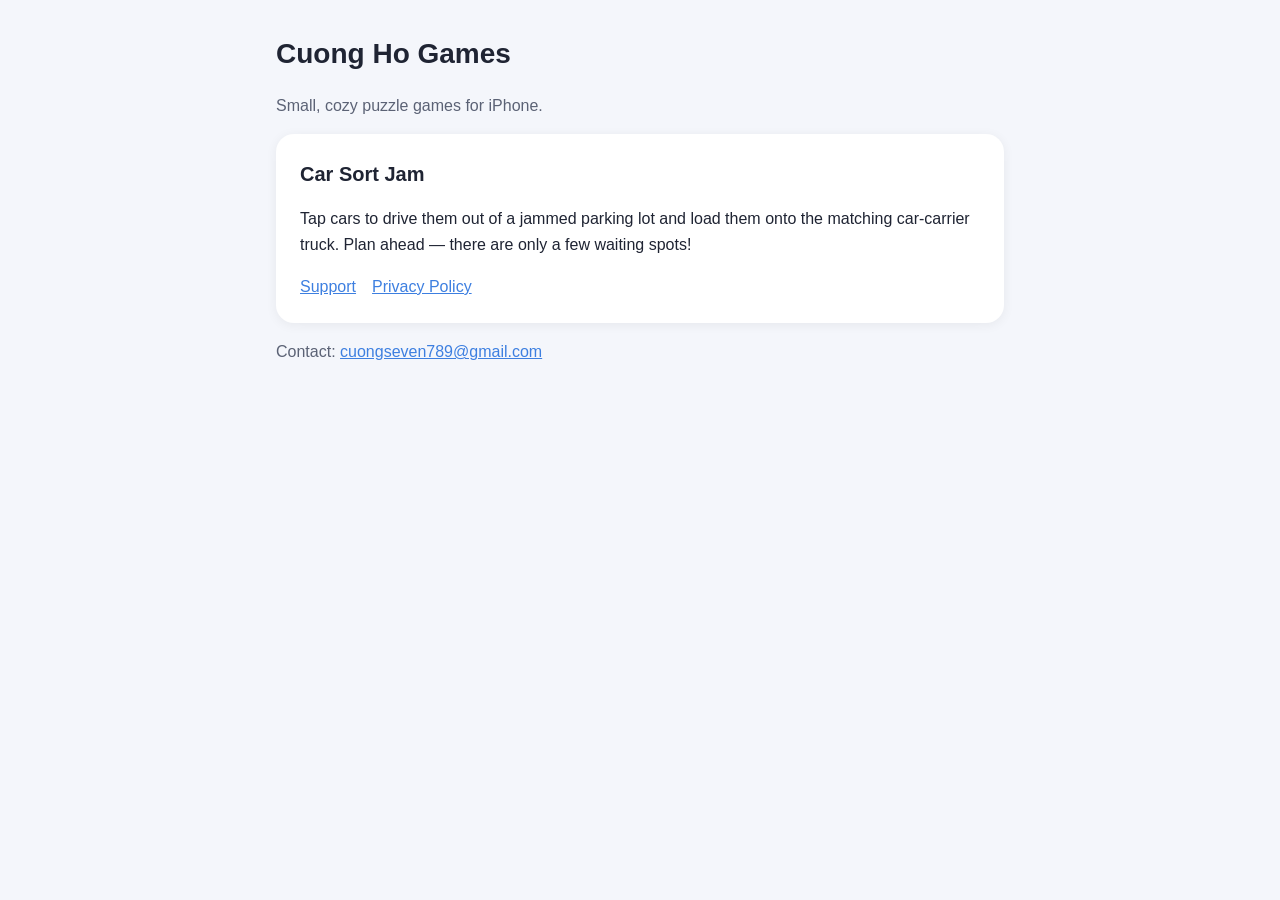
==== index.html @ 96fc63b2 "Site: privacy policy, support, app-ads.txt" ====
<!doctype html><html lang="en"><head><meta charset="utf-8"><meta name="viewport" content="width=device-width,initial-scale=1">
<title>Cuong Ho Games</title><link rel="stylesheet" href="style.css"></head><body><main>
<h1>Cuong Ho Games</h1><p class="muted">Small, cozy puzzle games for iPhone.</p>
<div class="card"><h2 style="margin-top:0">Car Sort Jam</h2>
<p>Tap cars to drive them out of a jammed parking lot and load them onto the matching car-carrier truck. Plan ahead — there are only a few waiting spots!</p>
<nav><a href="support.html">Support</a><a href="privacy.html">Privacy Policy</a></nav></div>
<p class="muted">Contact: <a href="mailto:cuongseven789@gmail.com">cuongseven789@gmail.com</a></p>
</main></body></html>
---- style.css ----
:root{--bg:#f4f6fb;--card:#fff;--ink:#1f2433;--muted:#5b6275;--accent:#3d7fe0}
@media (prefers-color-scheme:dark){:root{--bg:#141821;--card:#1d2230;--ink:#e9ecf3;--muted:#a3abc0;--accent:#6aa0ff}}
*{box-sizing:border-box}body{margin:0;background:var(--bg);color:var(--ink);font:16px/1.6 -apple-system,BlinkMacSystemFont,"Segoe UI",Roboto,sans-serif}
main{max-width:760px;margin:0 auto;padding:32px 16px 64px}
.card{background:var(--card);border-radius:18px;padding:24px;margin:16px 0;box-shadow:0 2px 12px rgba(0,0,0,.06)}
h1{font-size:28px;margin:0 0 4px}h2{font-size:20px;margin:28px 0 8px}p,li{color:var(--ink)}small,.muted{color:var(--muted)}
a{color:var(--accent)}nav a{margin-right:16px}
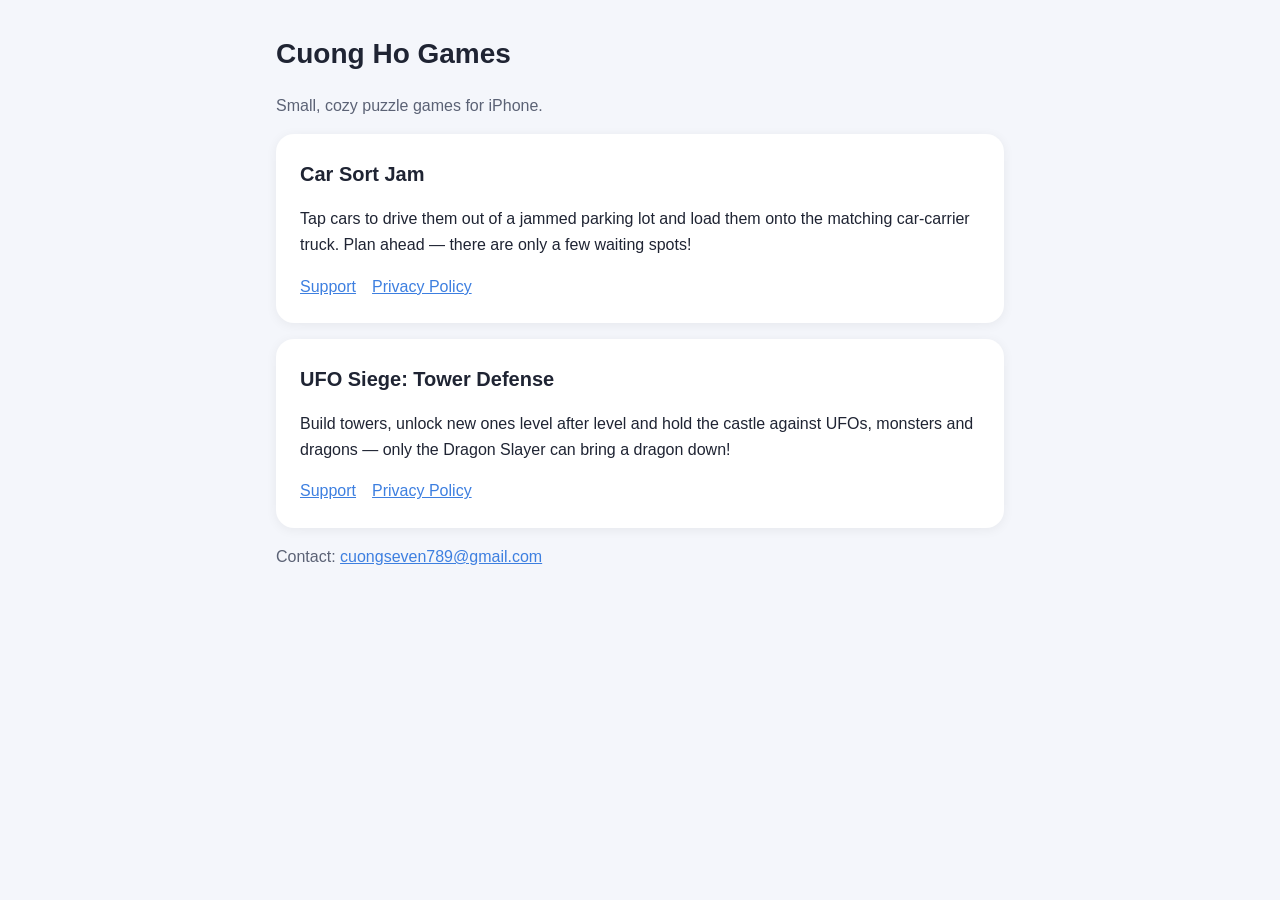
==== commit 24e74885: "UFO Siege support and privacy pages" ====
--- a/index.html
+++ b/index.html
@@ -4,5 +4,8 @@
 <div class="card"><h2 style="margin-top:0">Car Sort Jam</h2>
 <p>Tap cars to drive them out of a jammed parking lot and load them onto the matching car-carrier truck. Plan ahead — there are only a few waiting spots!</p>
 <nav><a href="support.html">Support</a><a href="privacy.html">Privacy Policy</a></nav></div>
+<div class="card"><h2 style="margin-top:0">UFO Siege: Tower Defense</h2>
+<p>Build towers, unlock new ones level after level and hold the castle against UFOs, monsters and dragons — only the Dragon Slayer can bring a dragon down!</p>
+<nav><a href="ufosiege-support.html">Support</a><a href="ufosiege-privacy.html">Privacy Policy</a></nav></div>
 <p class="muted">Contact: <a href="mailto:cuongseven789@gmail.com">cuongseven789@gmail.com</a></p>
 </main></body></html>
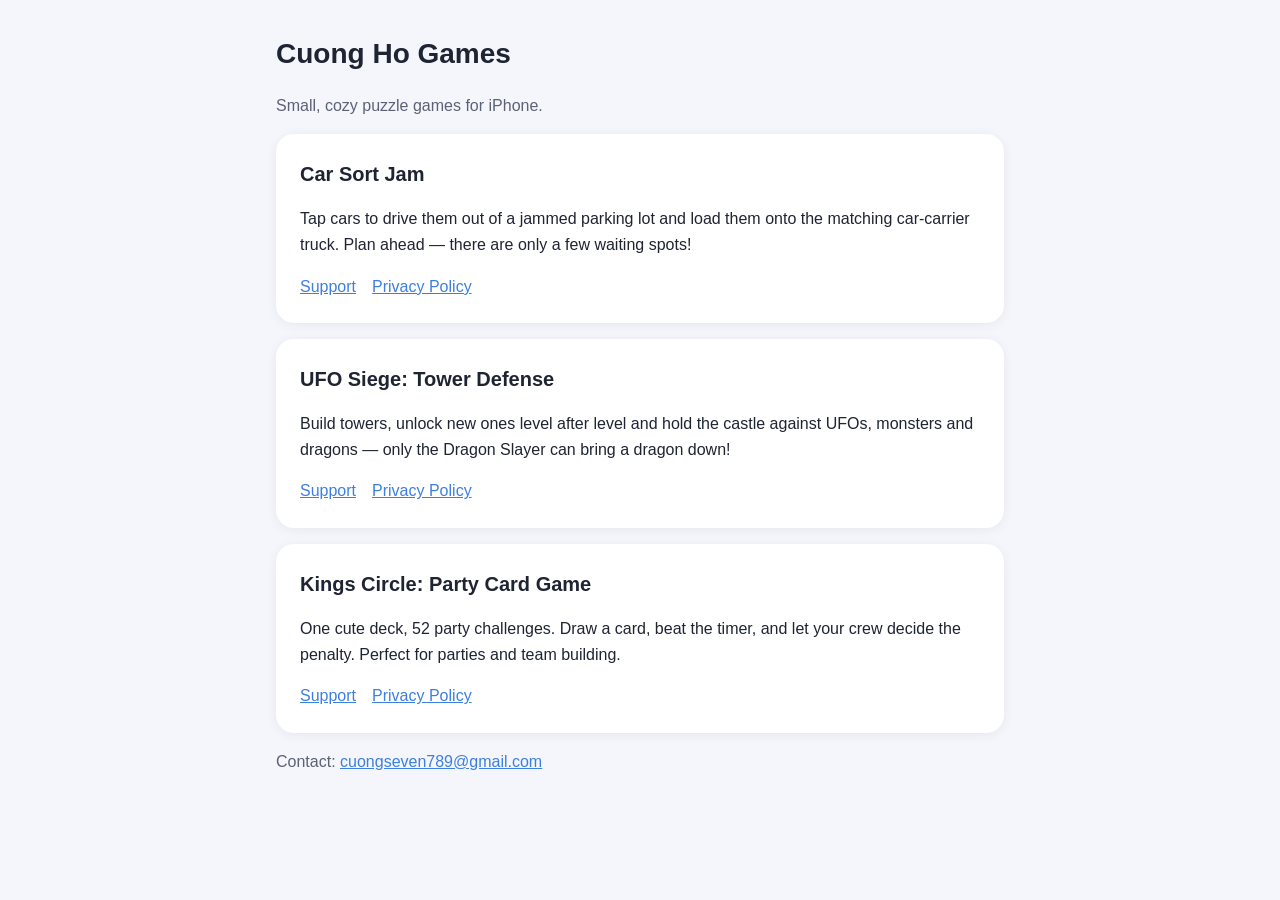
==== commit e33d1399: "Kings Circle support and privacy pages" ====
--- a/index.html
+++ b/index.html
@@ -7,5 +7,8 @@
 <div class="card"><h2 style="margin-top:0">UFO Siege: Tower Defense</h2>
 <p>Build towers, unlock new ones level after level and hold the castle against UFOs, monsters and dragons — only the Dragon Slayer can bring a dragon down!</p>
 <nav><a href="ufosiege-support.html">Support</a><a href="ufosiege-privacy.html">Privacy Policy</a></nav></div>
+<div class="card"><h2 style="margin-top:0">Kings Circle: Party Card Game</h2>
+<p>One cute deck, 52 party challenges. Draw a card, beat the timer, and let your crew decide the penalty. Perfect for parties and team building.</p>
+<nav><a href="kingscircle-support.html">Support</a><a href="kingscircle-privacy.html">Privacy Policy</a></nav></div>
 <p class="muted">Contact: <a href="mailto:cuongseven789@gmail.com">cuongseven789@gmail.com</a></p>
 </main></body></html>
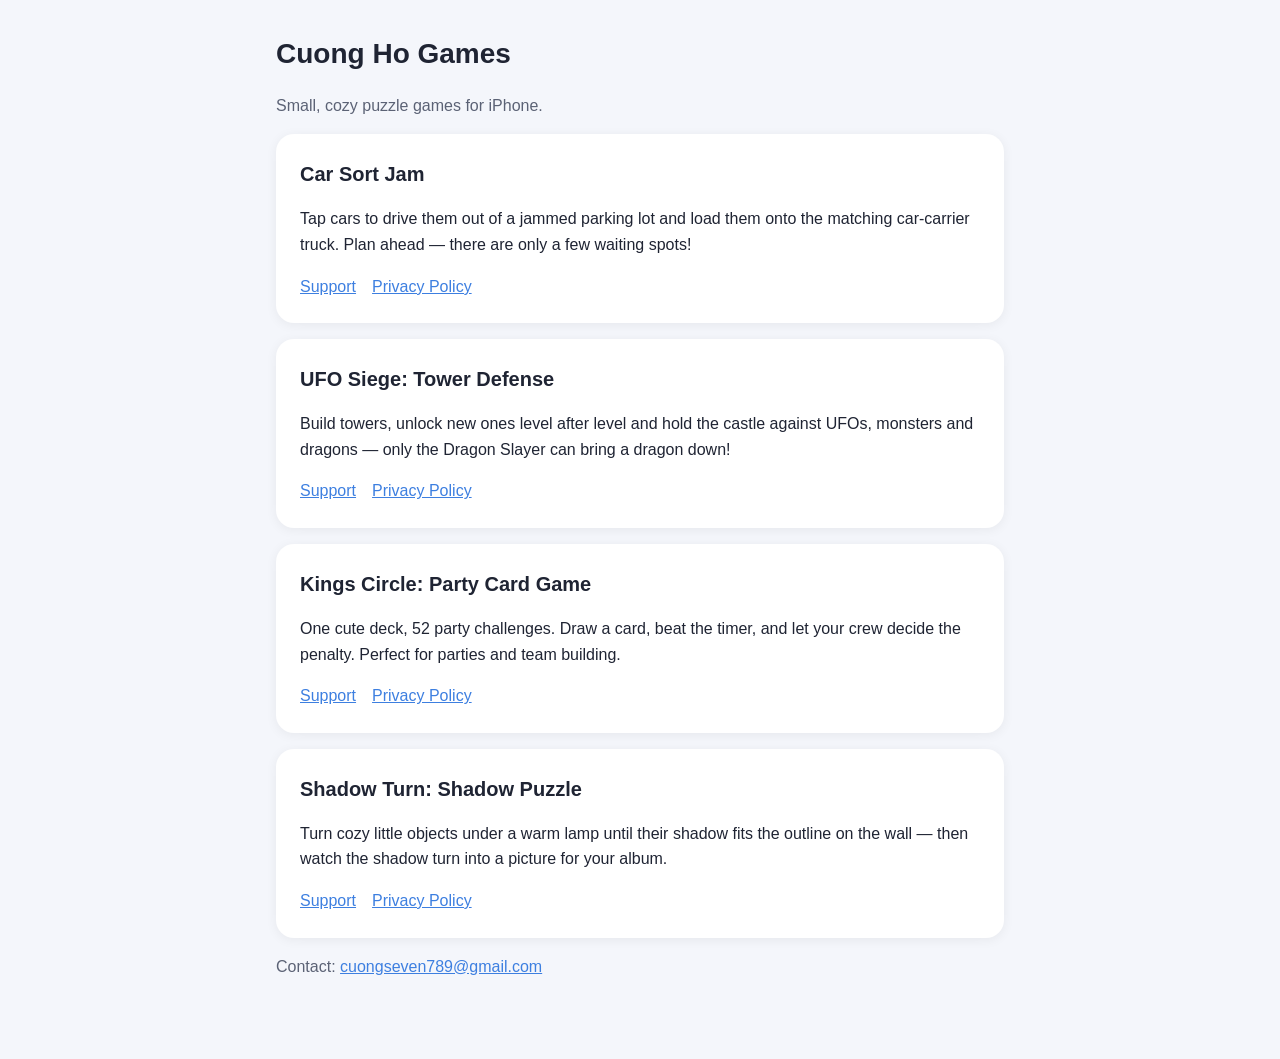
==== commit d9c9a7c6: "Shadow Turn support and privacy pages" ====
--- a/index.html
+++ b/index.html
@@ -10,5 +10,8 @@
 <div class="card"><h2 style="margin-top:0">Kings Circle: Party Card Game</h2>
 <p>One cute deck, 52 party challenges. Draw a card, beat the timer, and let your crew decide the penalty. Perfect for parties and team building.</p>
 <nav><a href="kingscircle-support.html">Support</a><a href="kingscircle-privacy.html">Privacy Policy</a></nav></div>
+<div class="card"><h2 style="margin-top:0">Shadow Turn: Shadow Puzzle</h2>
+<p>Turn cozy little objects under a warm lamp until their shadow fits the outline on the wall — then watch the shadow turn into a picture for your album.</p>
+<nav><a href="shadowturn-support.html">Support</a><a href="shadowturn-privacy.html">Privacy Policy</a></nav></div>
 <p class="muted">Contact: <a href="mailto:cuongseven789@gmail.com">cuongseven789@gmail.com</a></p>
 </main></body></html>
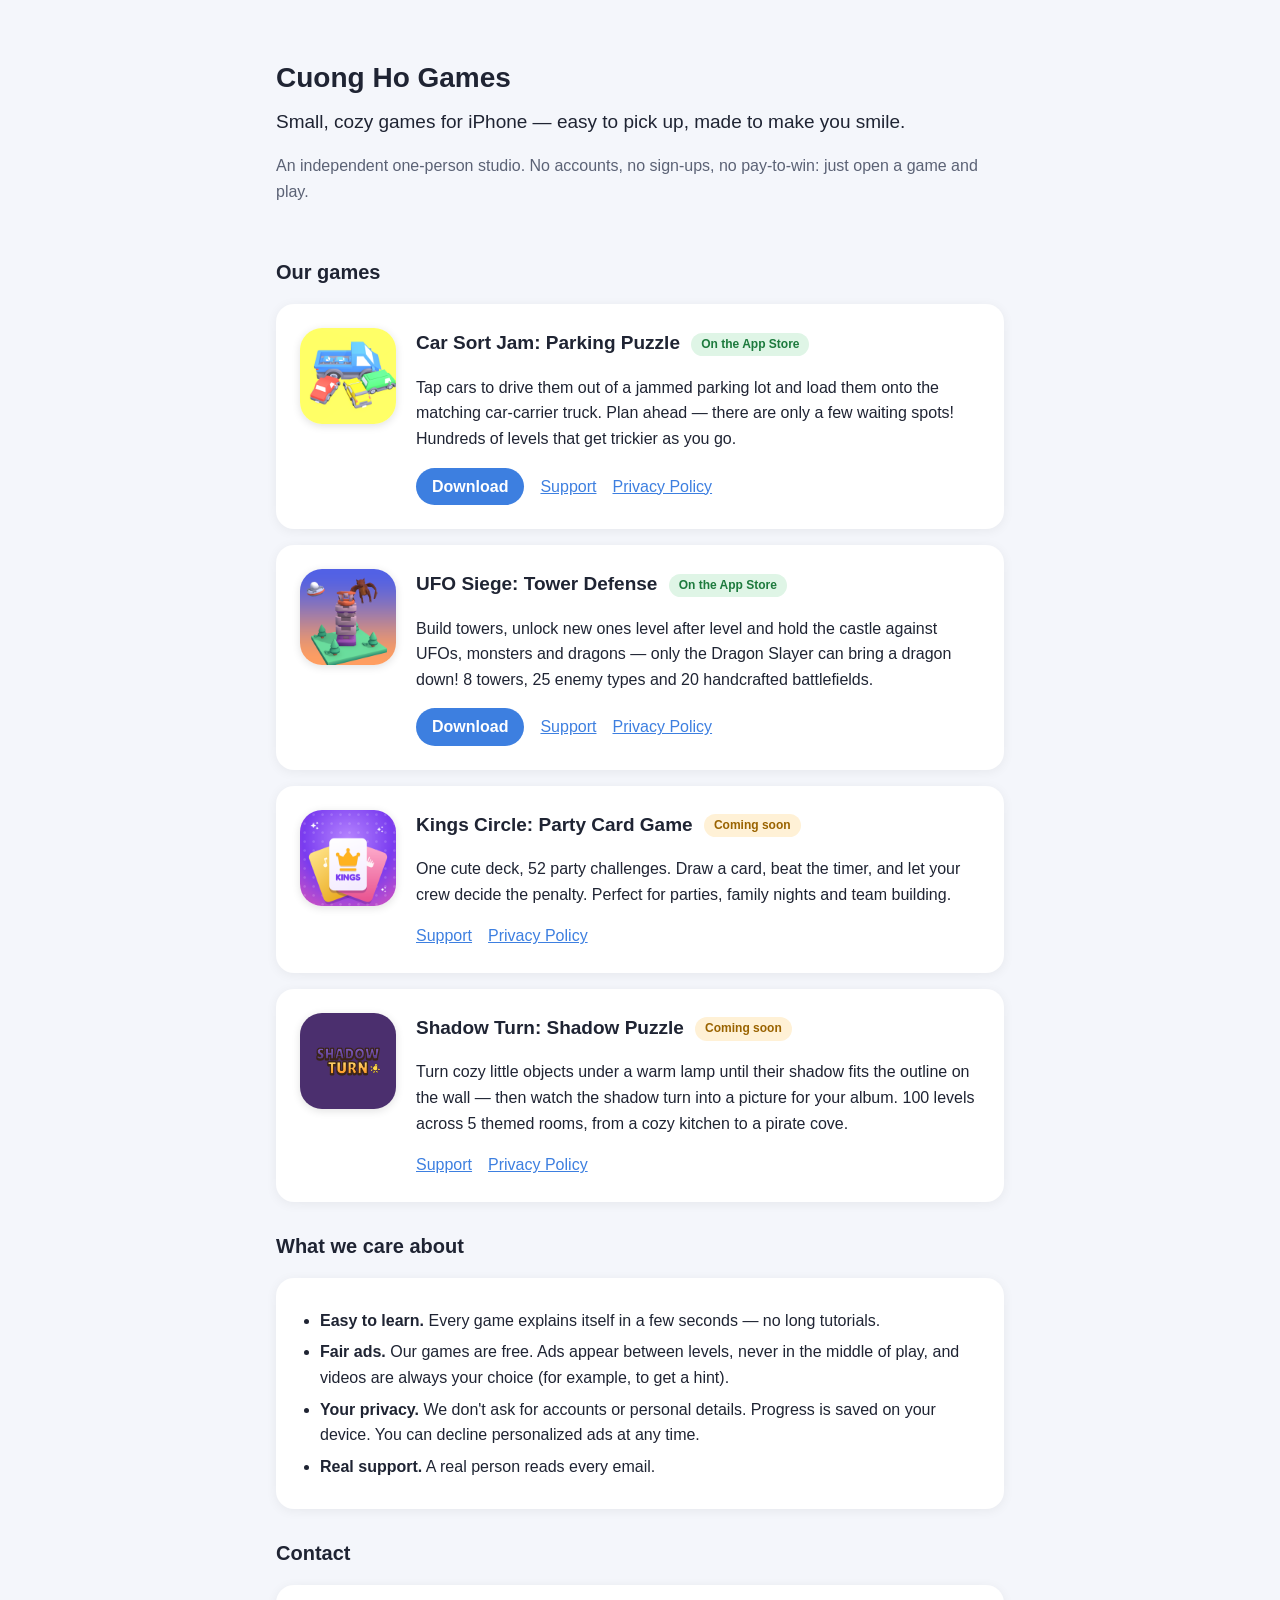
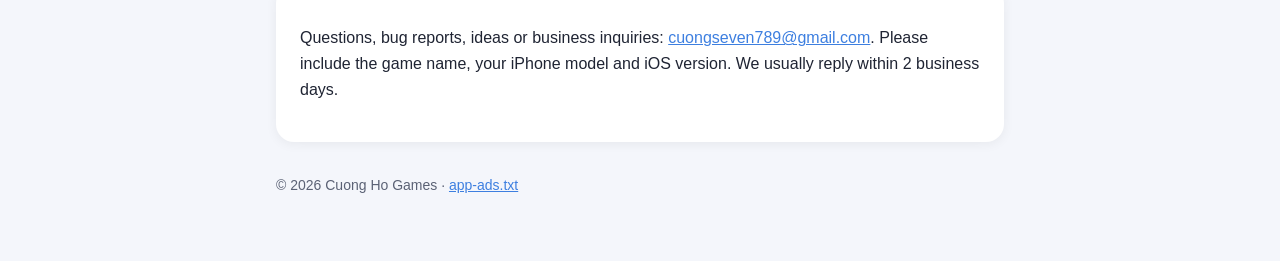
==== commit d71caa21: "Homepage: icons, store links, values, contact" ====
--- a/index.html
+++ b/index.html
@@ -1,17 +1,62 @@
 <!doctype html><html lang="en"><head><meta charset="utf-8"><meta name="viewport" content="width=device-width,initial-scale=1">
-<title>Cuong Ho Games</title><link rel="stylesheet" href="style.css"></head><body><main>
-<h1>Cuong Ho Games</h1><p class="muted">Small, cozy puzzle games for iPhone.</p>
-<div class="card"><h2 style="margin-top:0">Car Sort Jam</h2>
-<p>Tap cars to drive them out of a jammed parking lot and load them onto the matching car-carrier truck. Plan ahead — there are only a few waiting spots!</p>
-<nav><a href="support.html">Support</a><a href="privacy.html">Privacy Policy</a></nav></div>
-<div class="card"><h2 style="margin-top:0">UFO Siege: Tower Defense</h2>
-<p>Build towers, unlock new ones level after level and hold the castle against UFOs, monsters and dragons — only the Dragon Slayer can bring a dragon down!</p>
-<nav><a href="ufosiege-support.html">Support</a><a href="ufosiege-privacy.html">Privacy Policy</a></nav></div>
-<div class="card"><h2 style="margin-top:0">Kings Circle: Party Card Game</h2>
-<p>One cute deck, 52 party challenges. Draw a card, beat the timer, and let your crew decide the penalty. Perfect for parties and team building.</p>
-<nav><a href="kingscircle-support.html">Support</a><a href="kingscircle-privacy.html">Privacy Policy</a></nav></div>
-<div class="card"><h2 style="margin-top:0">Shadow Turn: Shadow Puzzle</h2>
-<p>Turn cozy little objects under a warm lamp until their shadow fits the outline on the wall — then watch the shadow turn into a picture for your album.</p>
-<nav><a href="shadowturn-support.html">Support</a><a href="shadowturn-privacy.html">Privacy Policy</a></nav></div>
-<p class="muted">Contact: <a href="mailto:cuongseven789@gmail.com">cuongseven789@gmail.com</a></p>
+<title>Cuong Ho Games</title>
+<meta name="description" content="Small, cozy puzzle and party games for iPhone by indie developer Cuong Ho.">
+<link rel="stylesheet" href="style.css"></head><body><main>
+
+<header class="hero">
+<h1>Cuong Ho Games</h1>
+<p class="lead">Small, cozy games for iPhone — easy to pick up, made to make you smile.</p>
+<p class="muted">An independent one-person studio. No accounts, no sign-ups, no pay-to-win: just open a game and play.</p>
+</header>
+
+<h2>Our games</h2>
+
+<div class="card game">
+<img class="icon" src="img/carsortjam.png" alt="Car Sort Jam icon" width="96" height="96">
+<div class="info">
+<h3>Car Sort Jam: Parking Puzzle <span class="tag live">On the App Store</span></h3>
+<p>Tap cars to drive them out of a jammed parking lot and load them onto the matching car-carrier truck. Plan ahead — there are only a few waiting spots! Hundreds of levels that get trickier as you go.</p>
+<nav><a class="btn" href="https://apps.apple.com/us/app/id6825235038">Download</a><a href="support.html">Support</a><a href="privacy.html">Privacy Policy</a></nav>
+</div></div>
+
+<div class="card game">
+<img class="icon" src="img/ufosiege.png" alt="UFO Siege icon" width="96" height="96">
+<div class="info">
+<h3>UFO Siege: Tower Defense <span class="tag live">On the App Store</span></h3>
+<p>Build towers, unlock new ones level after level and hold the castle against UFOs, monsters and dragons — only the Dragon Slayer can bring a dragon down! 8 towers, 25 enemy types and 20 handcrafted battlefields.</p>
+<nav><a class="btn" href="https://apps.apple.com/us/app/id6825620777">Download</a><a href="ufosiege-support.html">Support</a><a href="ufosiege-privacy.html">Privacy Policy</a></nav>
+</div></div>
+
+<div class="card game">
+<img class="icon" src="img/kingscircle.png" alt="Kings Circle icon" width="96" height="96">
+<div class="info">
+<h3>Kings Circle: Party Card Game <span class="tag soon">Coming soon</span></h3>
+<p>One cute deck, 52 party challenges. Draw a card, beat the timer, and let your crew decide the penalty. Perfect for parties, family nights and team building.</p>
+<nav><a href="kingscircle-support.html">Support</a><a href="kingscircle-privacy.html">Privacy Policy</a></nav>
+</div></div>
+
+<div class="card game">
+<img class="icon logo" src="img/shadowturn-logo.png" alt="Shadow Turn logo" width="96" height="96">
+<div class="info">
+<h3>Shadow Turn: Shadow Puzzle <span class="tag soon">Coming soon</span></h3>
+<p>Turn cozy little objects under a warm lamp until their shadow fits the outline on the wall — then watch the shadow turn into a picture for your album. 100 levels across 5 themed rooms, from a cozy kitchen to a pirate cove.</p>
+<nav><a href="shadowturn-support.html">Support</a><a href="shadowturn-privacy.html">Privacy Policy</a></nav>
+</div></div>
+
+<h2>What we care about</h2>
+<div class="card">
+<ul class="values">
+<li><b>Easy to learn.</b> Every game explains itself in a few seconds — no long tutorials.</li>
+<li><b>Fair ads.</b> Our games are free. Ads appear between levels, never in the middle of play, and videos are always your choice (for example, to get a hint).</li>
+<li><b>Your privacy.</b> We don't ask for accounts or personal details. Progress is saved on your device. You can decline personalized ads at any time.</li>
+<li><b>Real support.</b> A real person reads every email.</li>
+</ul>
+</div>
+
+<h2>Contact</h2>
+<div class="card">
+<p>Questions, bug reports, ideas or business inquiries: <a href="mailto:cuongseven789@gmail.com">cuongseven789@gmail.com</a>. Please include the game name, your iPhone model and iOS version. We usually reply within 2 business days.</p>
+</div>
+
+<footer class="muted">© 2026 Cuong Ho Games · <a href="app-ads.txt">app-ads.txt</a></footer>
 </main></body></html>
--- a/style.css
+++ b/style.css
@@ -5,3 +5,17 @@
 .card{background:var(--card);border-radius:18px;padding:24px;margin:16px 0;box-shadow:0 2px 12px rgba(0,0,0,.06)}
 h1{font-size:28px;margin:0 0 4px}h2{font-size:20px;margin:28px 0 8px}p,li{color:var(--ink)}small,.muted{color:var(--muted)}
 a{color:var(--accent)}nav a{margin-right:16px}
+.hero{padding:24px 0 8px}.lead{font-size:19px;margin:6px 0}
+h3{font-size:19px;margin:0 0 6px}
+.game{display:flex;gap:20px;align-items:flex-start}
+.icon{width:96px;height:96px;border-radius:22px;flex:none;box-shadow:0 2px 8px rgba(0,0,0,.12);object-fit:cover}
+.icon.logo{object-fit:contain;background:#4b2f6e;padding:8px}
+.info{min-width:0}
+.tag{display:inline-block;font-size:12px;font-weight:600;padding:2px 10px;border-radius:999px;vertical-align:middle;margin-left:6px}
+.tag.live{background:#dff5e6;color:#1d7a3d}.tag.soon{background:#fff1d6;color:#9a6300}
+@media (prefers-color-scheme:dark){.tag.live{background:#1d3a28;color:#8fe0a8}.tag.soon{background:#3d3015;color:#ffd27a}}
+.btn{display:inline-block;background:var(--accent);color:#fff!important;text-decoration:none;padding:6px 16px;border-radius:999px;font-weight:600}
+nav{display:flex;flex-wrap:wrap;gap:8px 16px;align-items:center}nav a{margin-right:0}
+.values{margin:0;padding-left:20px}.values li{margin:6px 0}
+footer{margin-top:32px;font-size:14px}
+@media (max-width:520px){.game{flex-direction:column;gap:12px}.icon{width:72px;height:72px;border-radius:16px}}
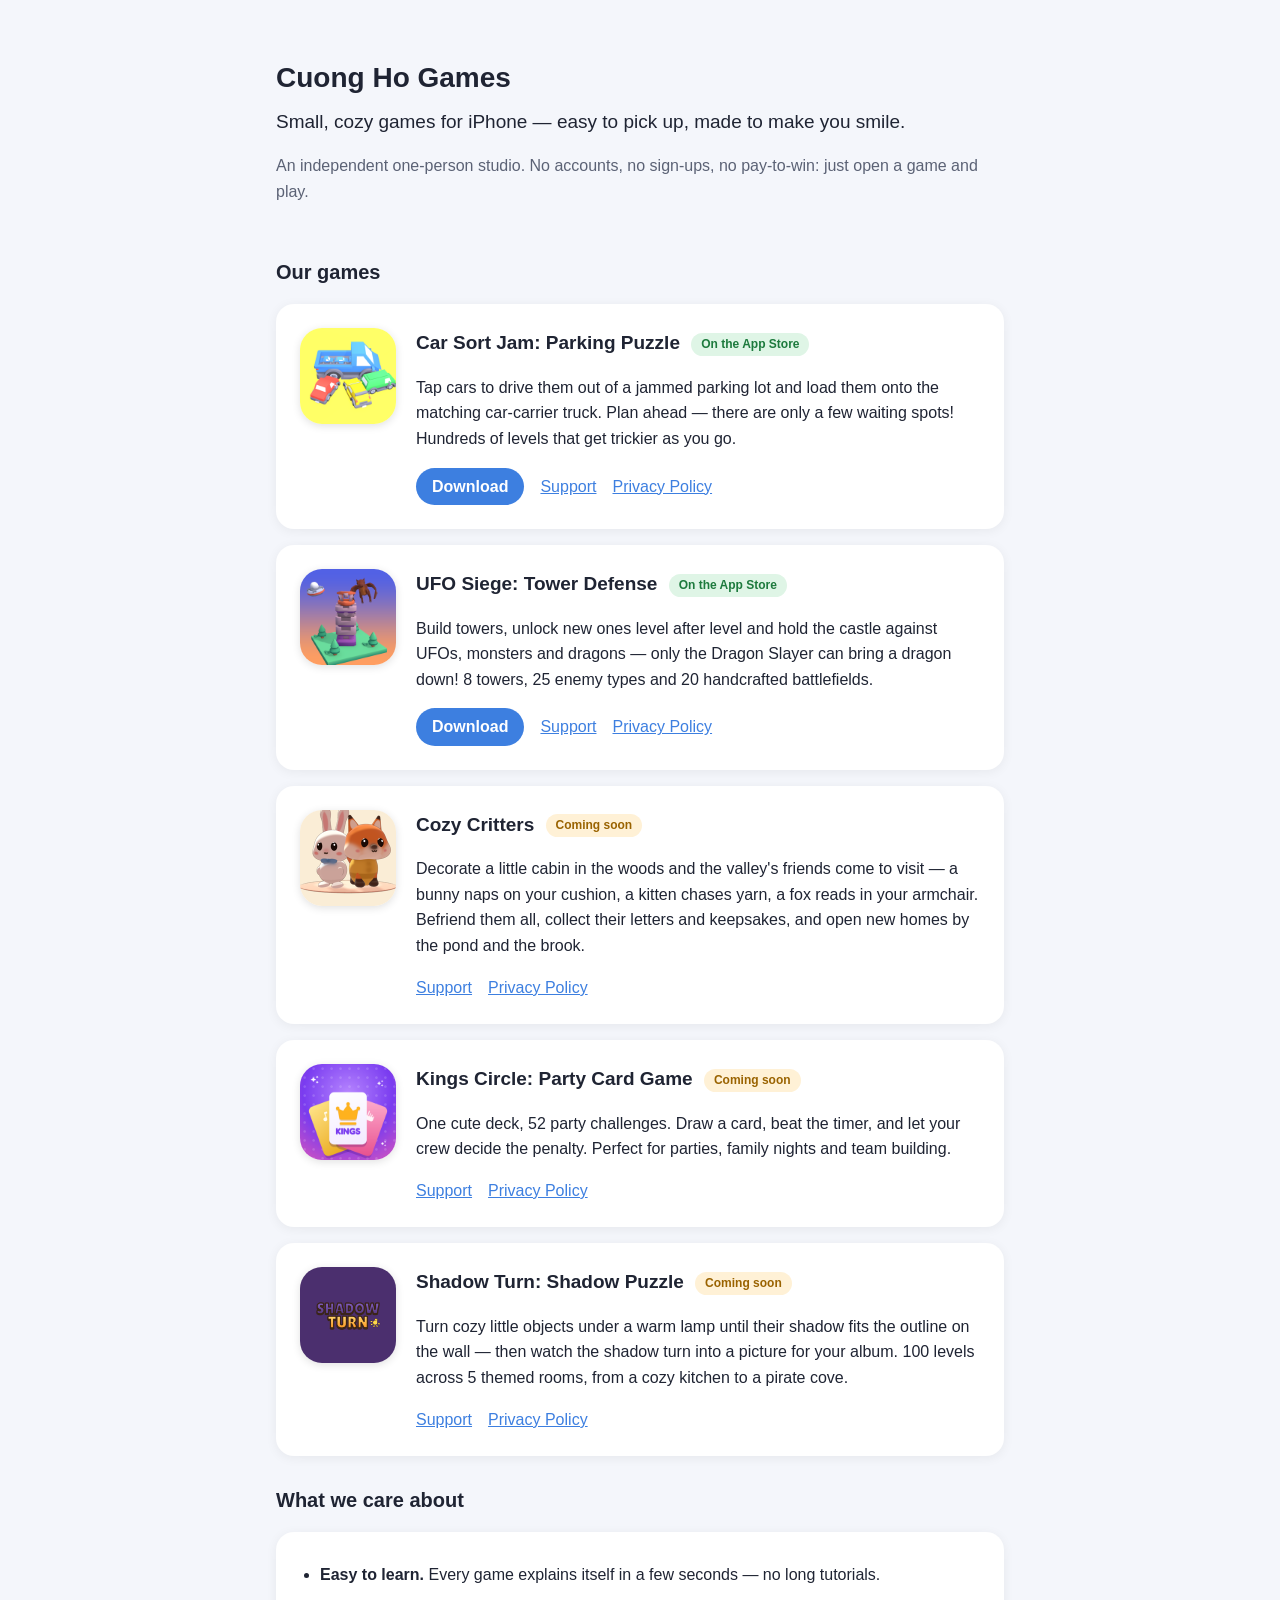
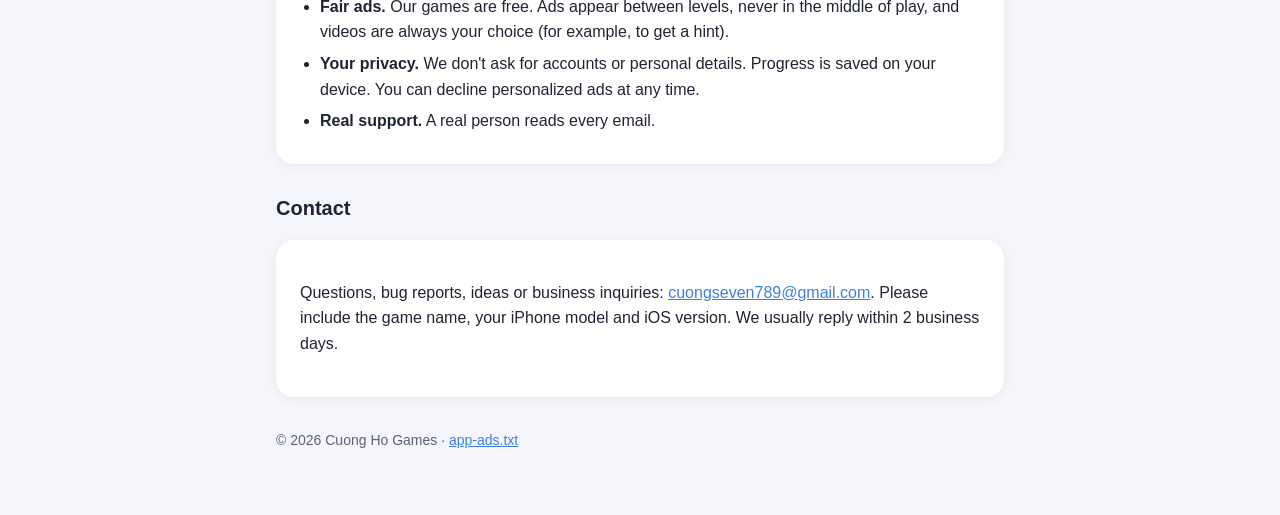
==== commit a99f60a4: "Cozy Critters support and privacy pages" ====
--- a/index.html
+++ b/index.html
@@ -25,6 +25,14 @@
 <h3>UFO Siege: Tower Defense <span class="tag live">On the App Store</span></h3>
 <p>Build towers, unlock new ones level after level and hold the castle against UFOs, monsters and dragons — only the Dragon Slayer can bring a dragon down! 8 towers, 25 enemy types and 20 handcrafted battlefields.</p>
 <nav><a class="btn" href="https://apps.apple.com/us/app/id6825620777">Download</a><a href="ufosiege-support.html">Support</a><a href="ufosiege-privacy.html">Privacy Policy</a></nav>
+</div></div>
+
+<div class="card game">
+<img class="icon" src="img/cozycritters.png" alt="Cozy Critters icon" width="96" height="96">
+<div class="info">
+<h3>Cozy Critters <span class="tag soon">Coming soon</span></h3>
+<p>Decorate a little cabin in the woods and the valley's friends come to visit — a bunny naps on your cushion, a kitten chases yarn, a fox reads in your armchair. Befriend them all, collect their letters and keepsakes, and open new homes by the pond and the brook.</p>
+<nav><a href="cozycritters-support.html">Support</a><a href="cozycritters-privacy.html">Privacy Policy</a></nav>
 </div></div>
 
 <div class="card game">
